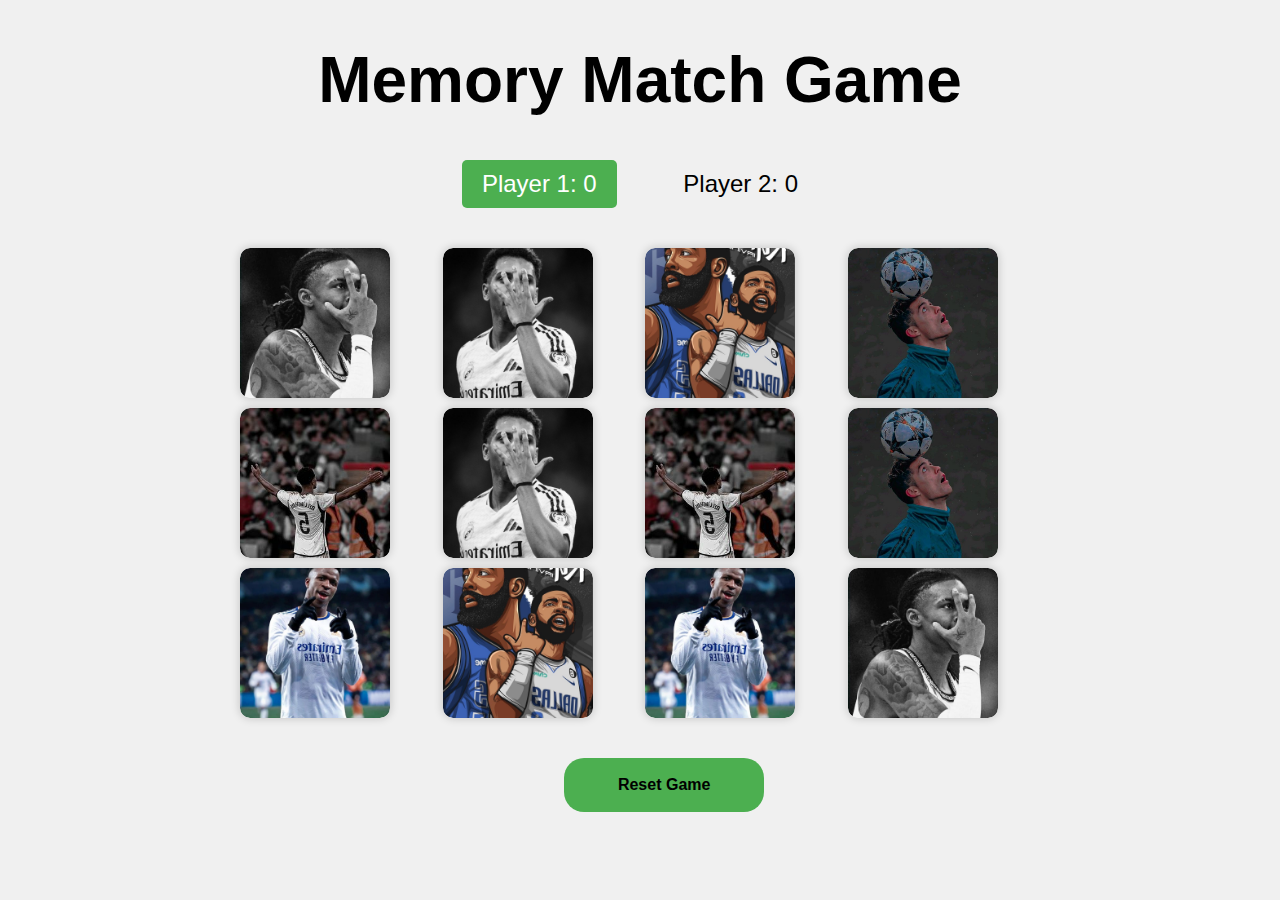
==== card.html @ 1ef18447 "first commit" ====
<!DOCTYPE html>
<html lang="en">
<head>
    <meta charset="UTF-8">
    <meta name="viewport" content="width=device-width, initial-scale=1.0">
    <title>Memory Match Game</title>
    <link rel="stylesheet" href="./card.css">
</head>
<body>
    <body>
        <h1>Memory Match Game</h1>
        <div class="player-info">
            <div class="player active" data-player="1">Player 1: <span class="score">0</span></div>
            <div class="player" data-player="2">Player 2: <span class="score">0</span></div>
        </div>
        <div class="game-container"></div>
        <button id="reset-button">Reset Game</button>
        <script src="./card.js"></script>
    </body>
    <script src="./card.js"></script>
</body>
</html>
---- card.css ----
body {
    font-family: Arial, sans-serif;
    background-color: #f0f0f0;
}

.game-container {
    display: grid;
    grid-template-columns: repeat(4, 1fr);
    gap: 10px;
    width: 800px;
    margin: 40px auto;
}

.card {
    position: relative;
    width: 150px;
    height: 150px;
    border-radius: 10px;
    box-shadow: 0 0 10px rgba(0, 0, 0, 0.2);
    transition: transform 0.5s;
    cursor: pointer;
}

.card.flipped {
    transform: rotateY(180deg);
}

.card.matched {
    background-color: #00ff00;
}

.front,
.back {
    position: absolute;
    top: 0;
    left: 0;
    width: 100%;
    height: 100%;
    border-radius: 10px;
    backface-visibility: hidden;
    display: flex;
    justify-content: center;
    align-items: center;
    overflow: hidden;
}

.front img {
    width: 100%;
    height: 100%;
    object-fit: cover;
    border-radius: 10px;
}

.back {
    background-color: #333;
    color: #fff;
    transform: rotateY(0deg);
}

.card.flipped .front {
    transform: rotateY(0deg);
}

.card.flipped .back {
    transform: rotateY(180deg);
}
h1{
    text-align: center;
    font-weight: bolder;
    font-size: 4rem;
}
.player-info {
    text-align: center;
    margin: 20px 0;
    font-size: 1.5rem;
}

.player {
    display: inline-block;
    margin: 0 20px;
    padding: 10px 20px;
    transition: all 0.3s;
}

.player.active {
    background-color: #4CAF50;
    color: white;
    border-radius: 5px;
}
#reset-button{
    margin-left: 44%;
    border: none;
    background-color:#4CAF50;
    padding: 18px;
    border-radius:20px;
    width: 200px;
    font-size: 1rem;
    font-weight: bold;
}
#reset-button:hover{
background-color:red;
cursor:pointer;
}
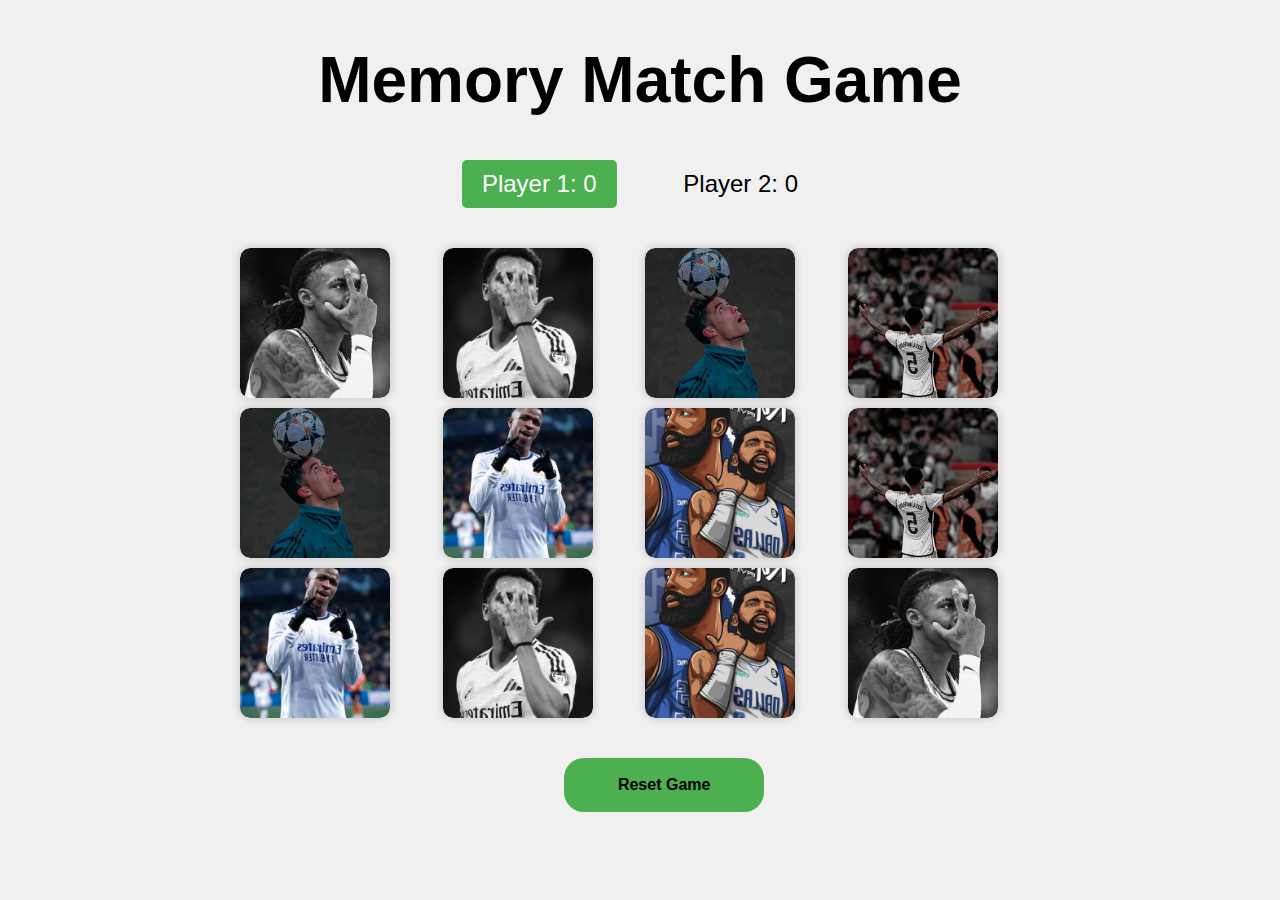
==== commit 8e8a3225: "first commit" ====
--- a/card.html
+++ b/card.html
@@ -4,7 +4,7 @@
     <meta charset="UTF-8">
     <meta name="viewport" content="width=device-width, initial-scale=1.0">
     <title>Memory Match Game</title>
-    <link rel="stylesheet" href="./card.css">
+    <link rel="stylesheet" href="./assets/css/card.css">
 </head>
 <body>
     <body>
@@ -15,9 +15,8 @@
         </div>
         <div class="game-container"></div>
         <button id="reset-button">Reset Game</button>
-        <script src="./card.js"></script>
+        <script src="./assets/js/card.js"></script>
     </body>
-    <script src="./card.js"></script>
 </body>
 </html>
 
--- a/assets/css/card.css
+++ b/assets/css/card.css
@@ -0,0 +1,103 @@
+body {
+    font-family: Arial, sans-serif;
+    background-color: #f0f0f0;
+}
+
+.game-container {
+    display: grid;
+    grid-template-columns: repeat(4, 1fr);
+    gap: 10px;
+    width: 800px;
+    margin: 40px auto;
+}
+
+.card {
+    position: relative;
+    width: 150px;
+    height: 150px;
+    border-radius: 10px;
+    box-shadow: 0 0 10px rgba(0, 0, 0, 0.2);
+    transition: transform 0.5s;
+    cursor: pointer;
+}
+
+.card.flipped {
+    transform: rotateY(180deg);
+}
+
+.card.matched {
+    background-color: #00ff00;
+}
+
+.front,
+.back {
+    position: absolute;
+    top: 0;
+    left: 0;
+    width: 100%;
+    height: 100%;
+    border-radius: 10px;
+    backface-visibility: hidden;
+    display: flex;
+    justify-content: center;
+    align-items: center;
+    overflow: hidden;
+}
+
+.front img {
+    width: 100%;
+    height: 100%;
+    object-fit: cover;
+    border-radius: 10px;
+}
+
+.back {
+    background-color: #333;
+    color: #fff;
+    transform: rotateY(0deg);
+}
+
+.card.flipped .front {
+    transform: rotateY(0deg);
+}
+
+.card.flipped .back {
+    transform: rotateY(180deg);
+}
+h1{
+    text-align: center;
+    font-weight: bolder;
+    font-size: 4rem;
+}
+.player-info {
+    text-align: center;
+    margin: 20px 0;
+    font-size: 1.5rem;
+}
+
+.player {
+    display: inline-block;
+    margin: 0 20px;
+    padding: 10px 20px;
+    transition: all 0.3s;
+}
+
+.player.active {
+    background-color: #4CAF50;
+    color: white;
+    border-radius: 5px;
+}
+#reset-button{
+    margin-left: 44%;
+    border: none;
+    background-color:#4CAF50;
+    padding: 18px;
+    border-radius:20px;
+    width: 200px;
+    font-size: 1rem;
+    font-weight: bold;
+}
+#reset-button:hover{
+background-color:red;
+cursor:pointer;
+}
